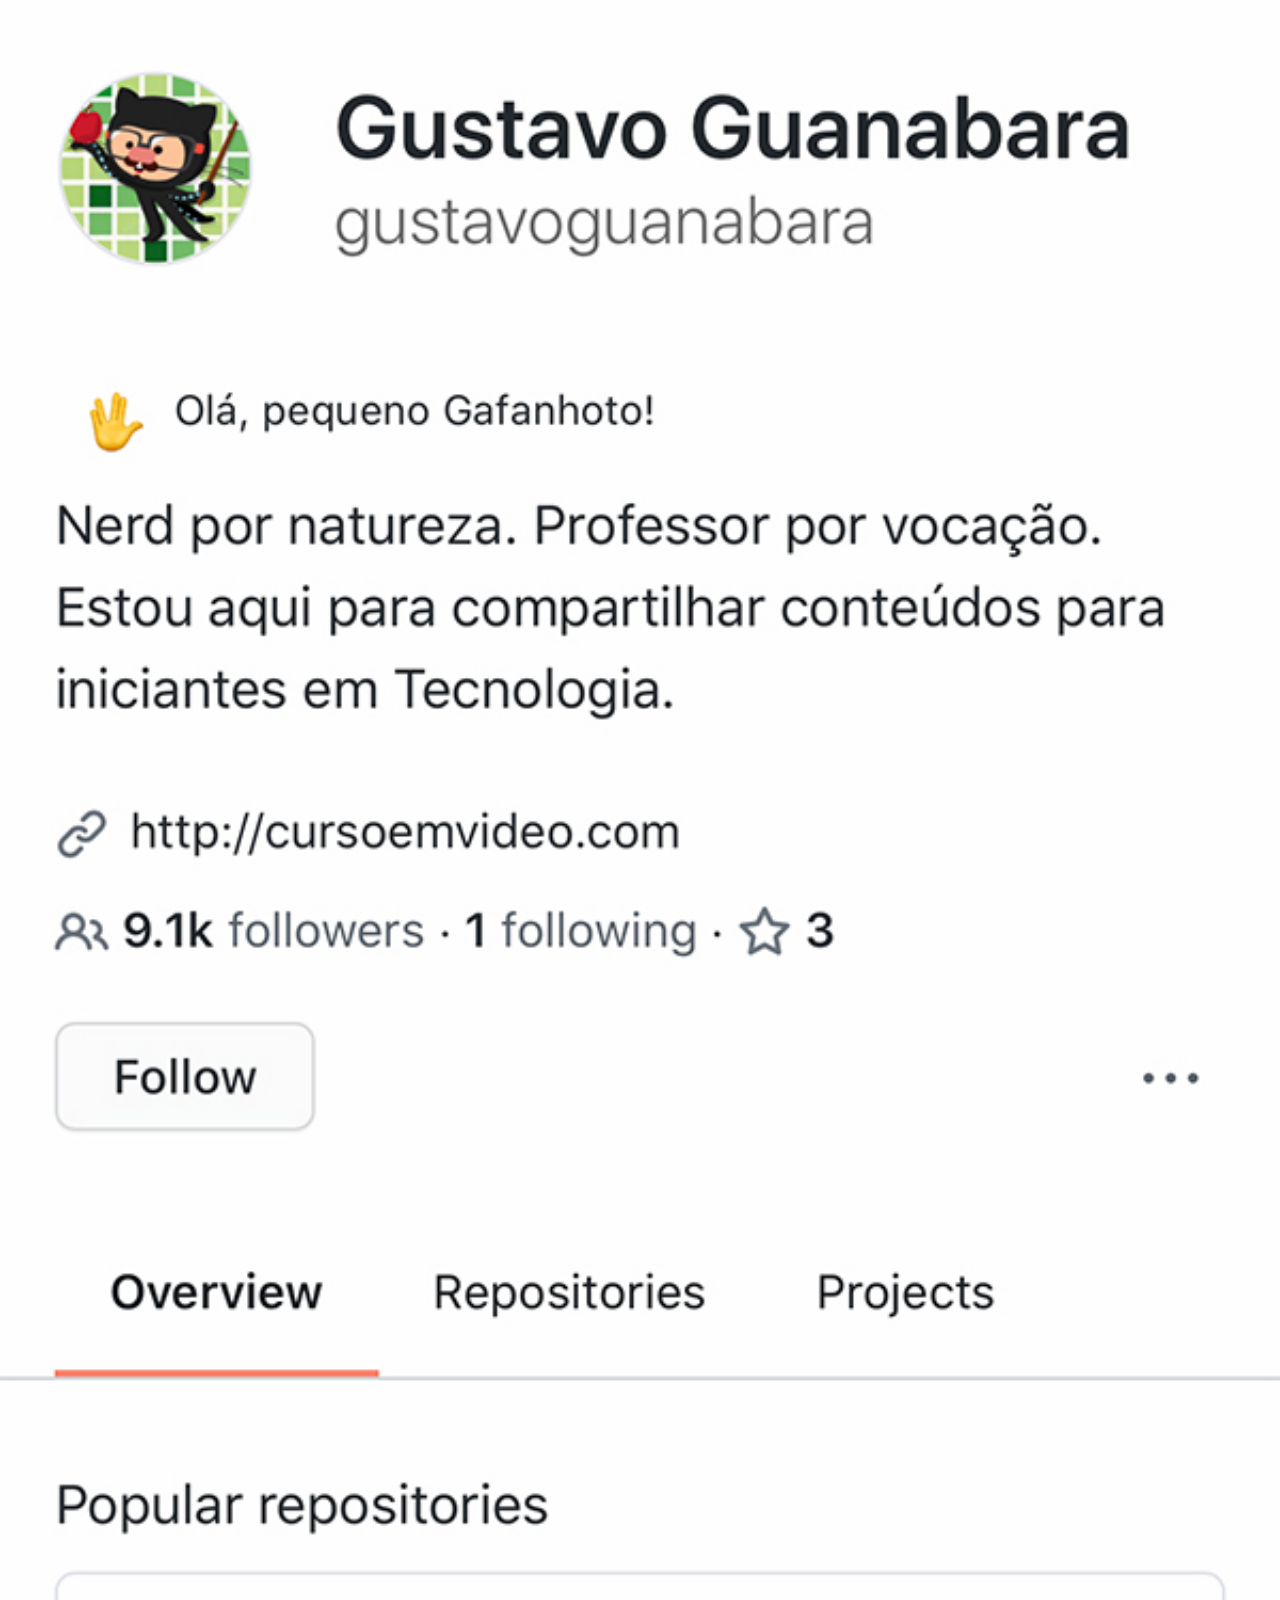
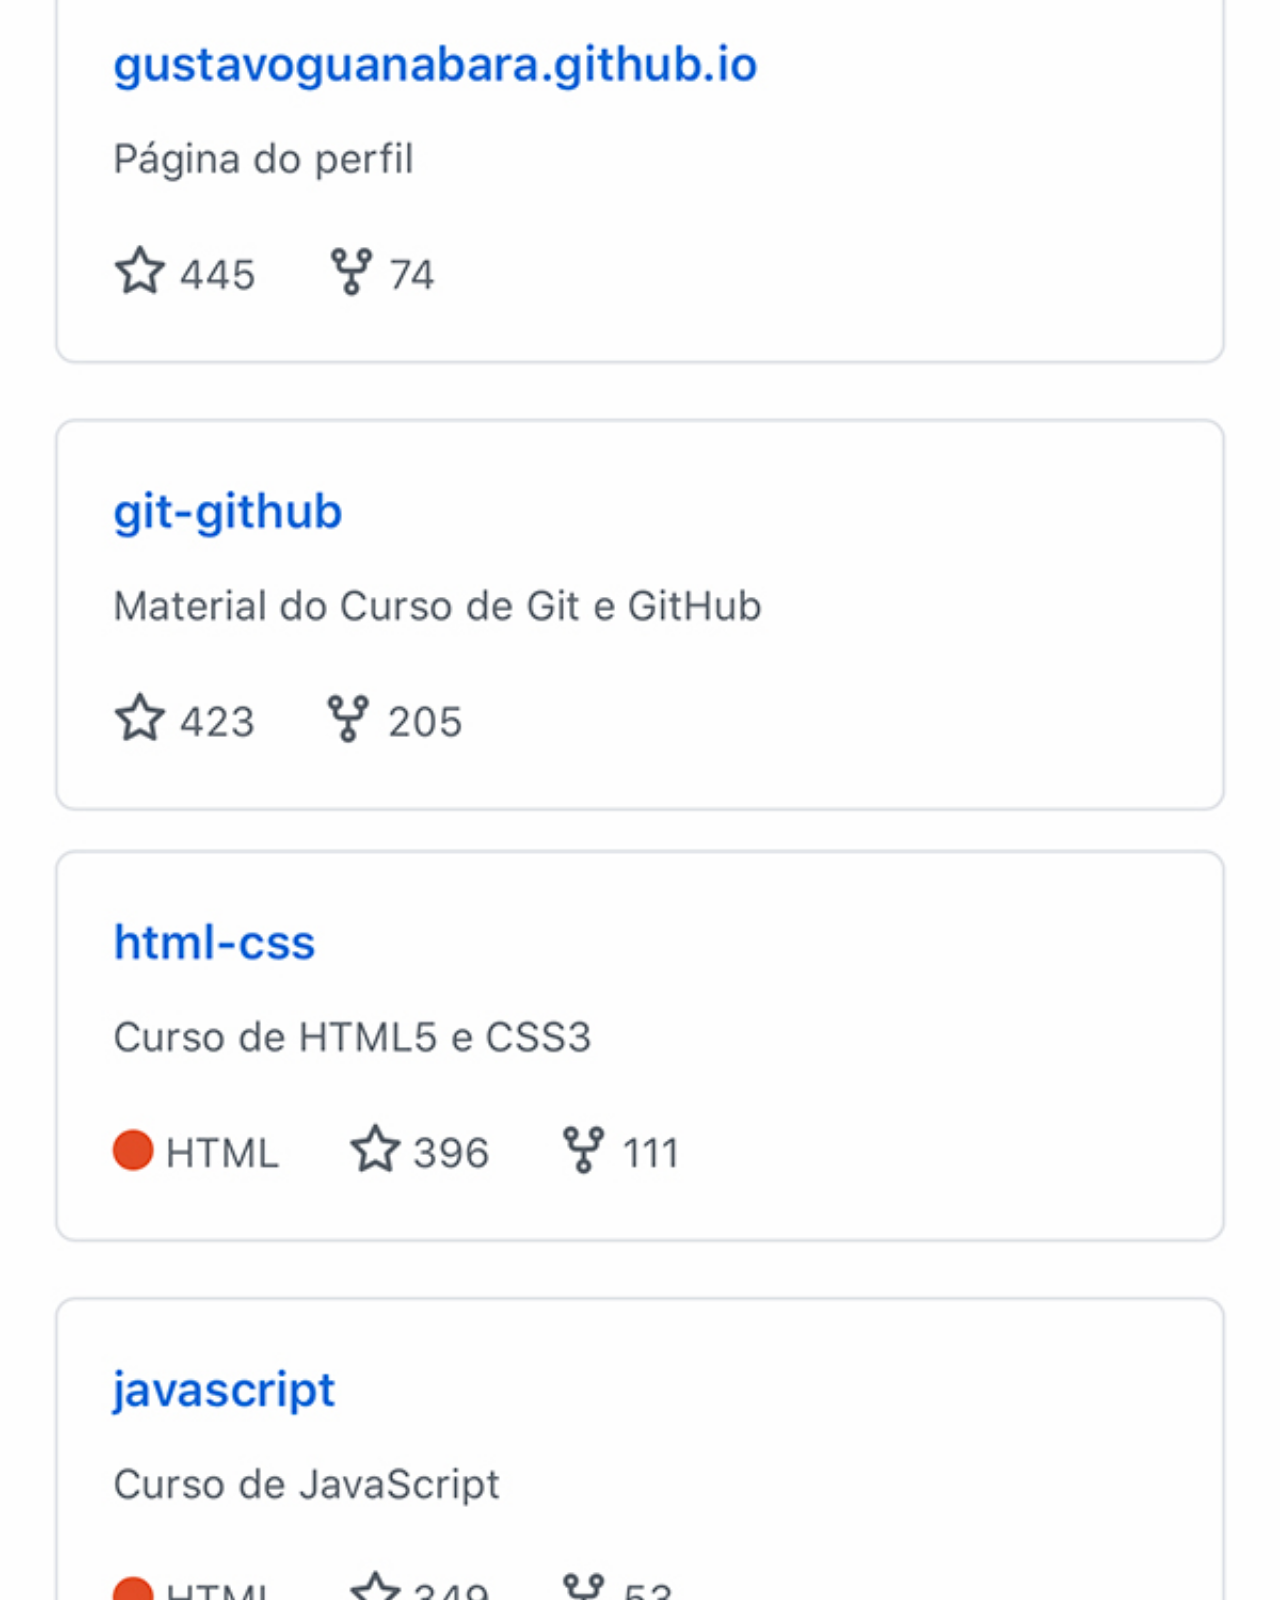
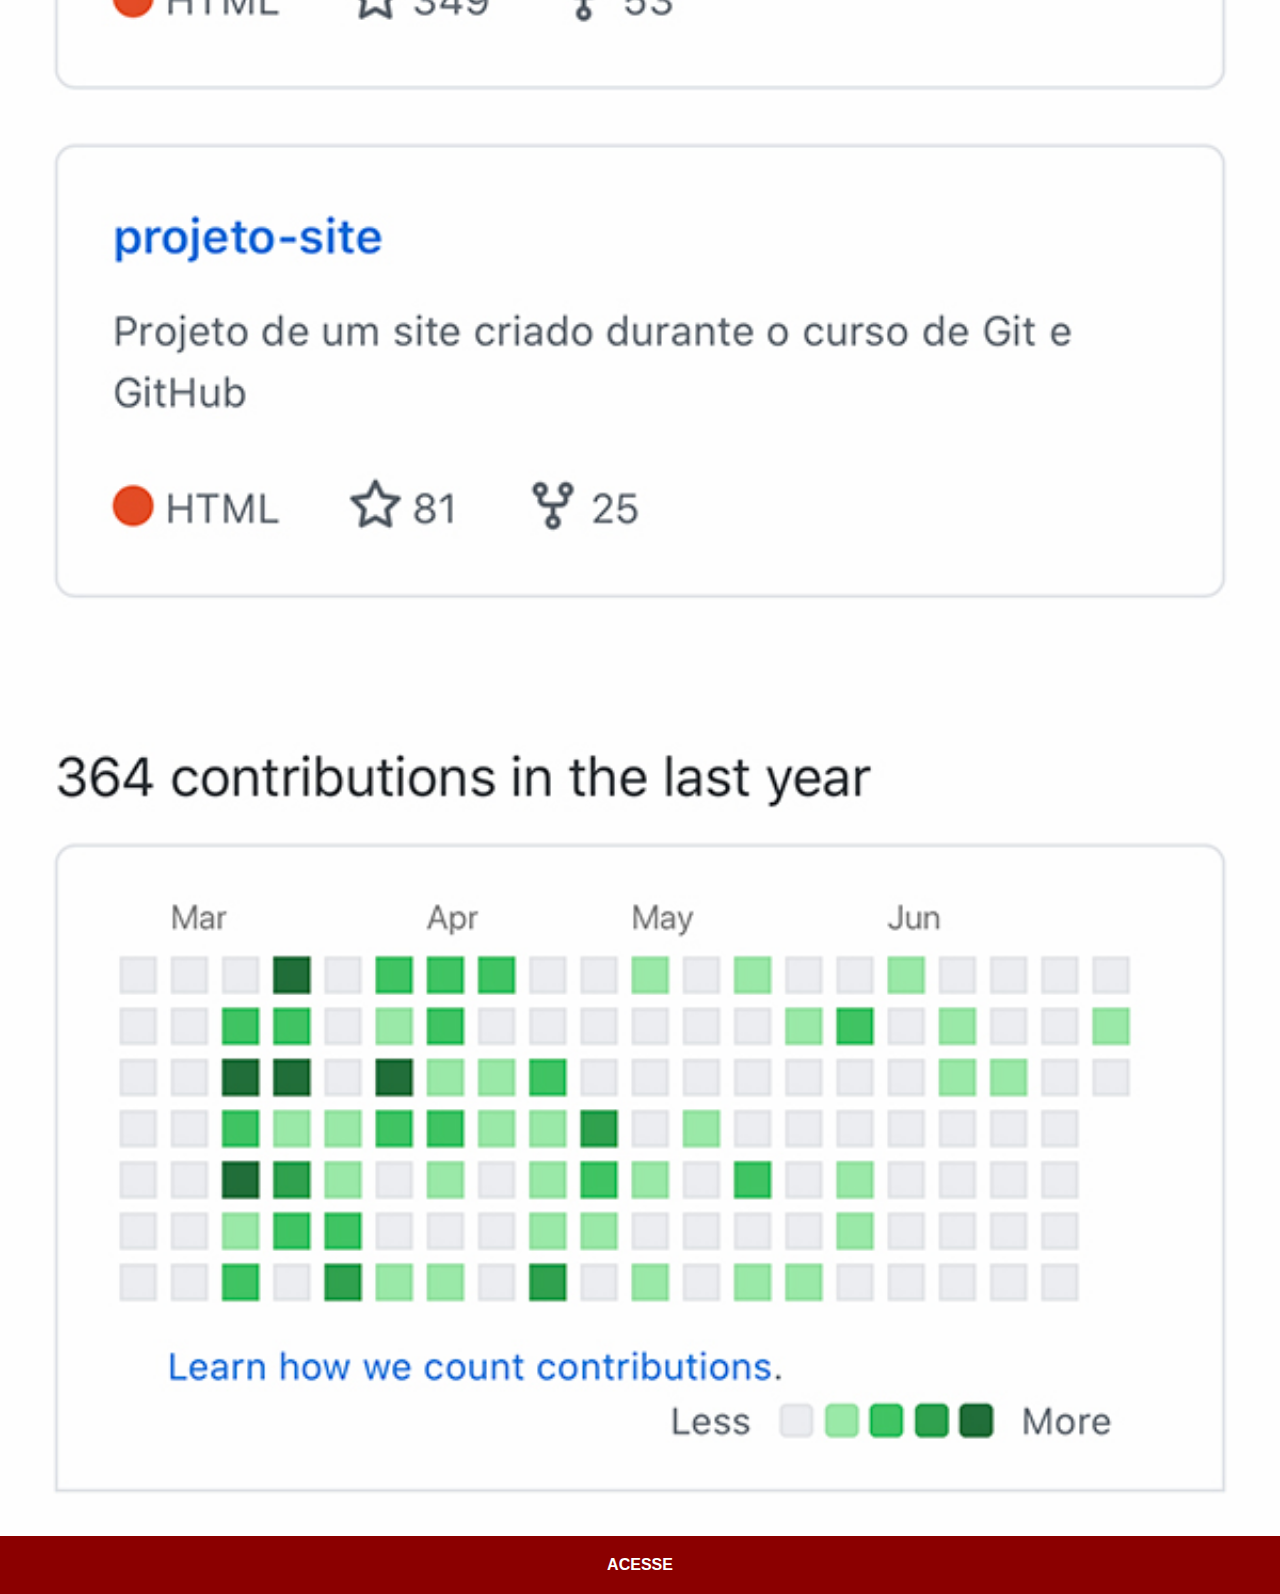
==== github.html @ 206dd97d "criando o projeto social" ====
<!DOCTYPE html>
<html lang="pt-br">
<head>
    <meta charset="UTF-8">
    <meta name="viewport" content="width=device-width, initial-scale=1.0">
    <title>Github</title>
    <link rel="stylesheet" href="estilos/social.css">
</head>
<body>
    <img src="imagens/tela-github.jpg" alt="github">
    <a href="https://github.com/gustavoguanabara" target="_blank">ACESSE</a>
</body>
</html>
---- estilos/social.css ----
@charset "UTF-8";

    *{
        margin: 0;
        padding: 0;
        font-family: Arial, Helvetica, sans-serif;
    }

    ::-webkit-scrollbar{
        width: 0px;
        height: 0px;
    }

    img{
        width: 100vw;
    }

    a{
        display: block;
        padding: 20px;
        background-color: darkred;
        color: white;
        font-weight: bolder;
        text-align: center;
        text-decoration: none;
    }
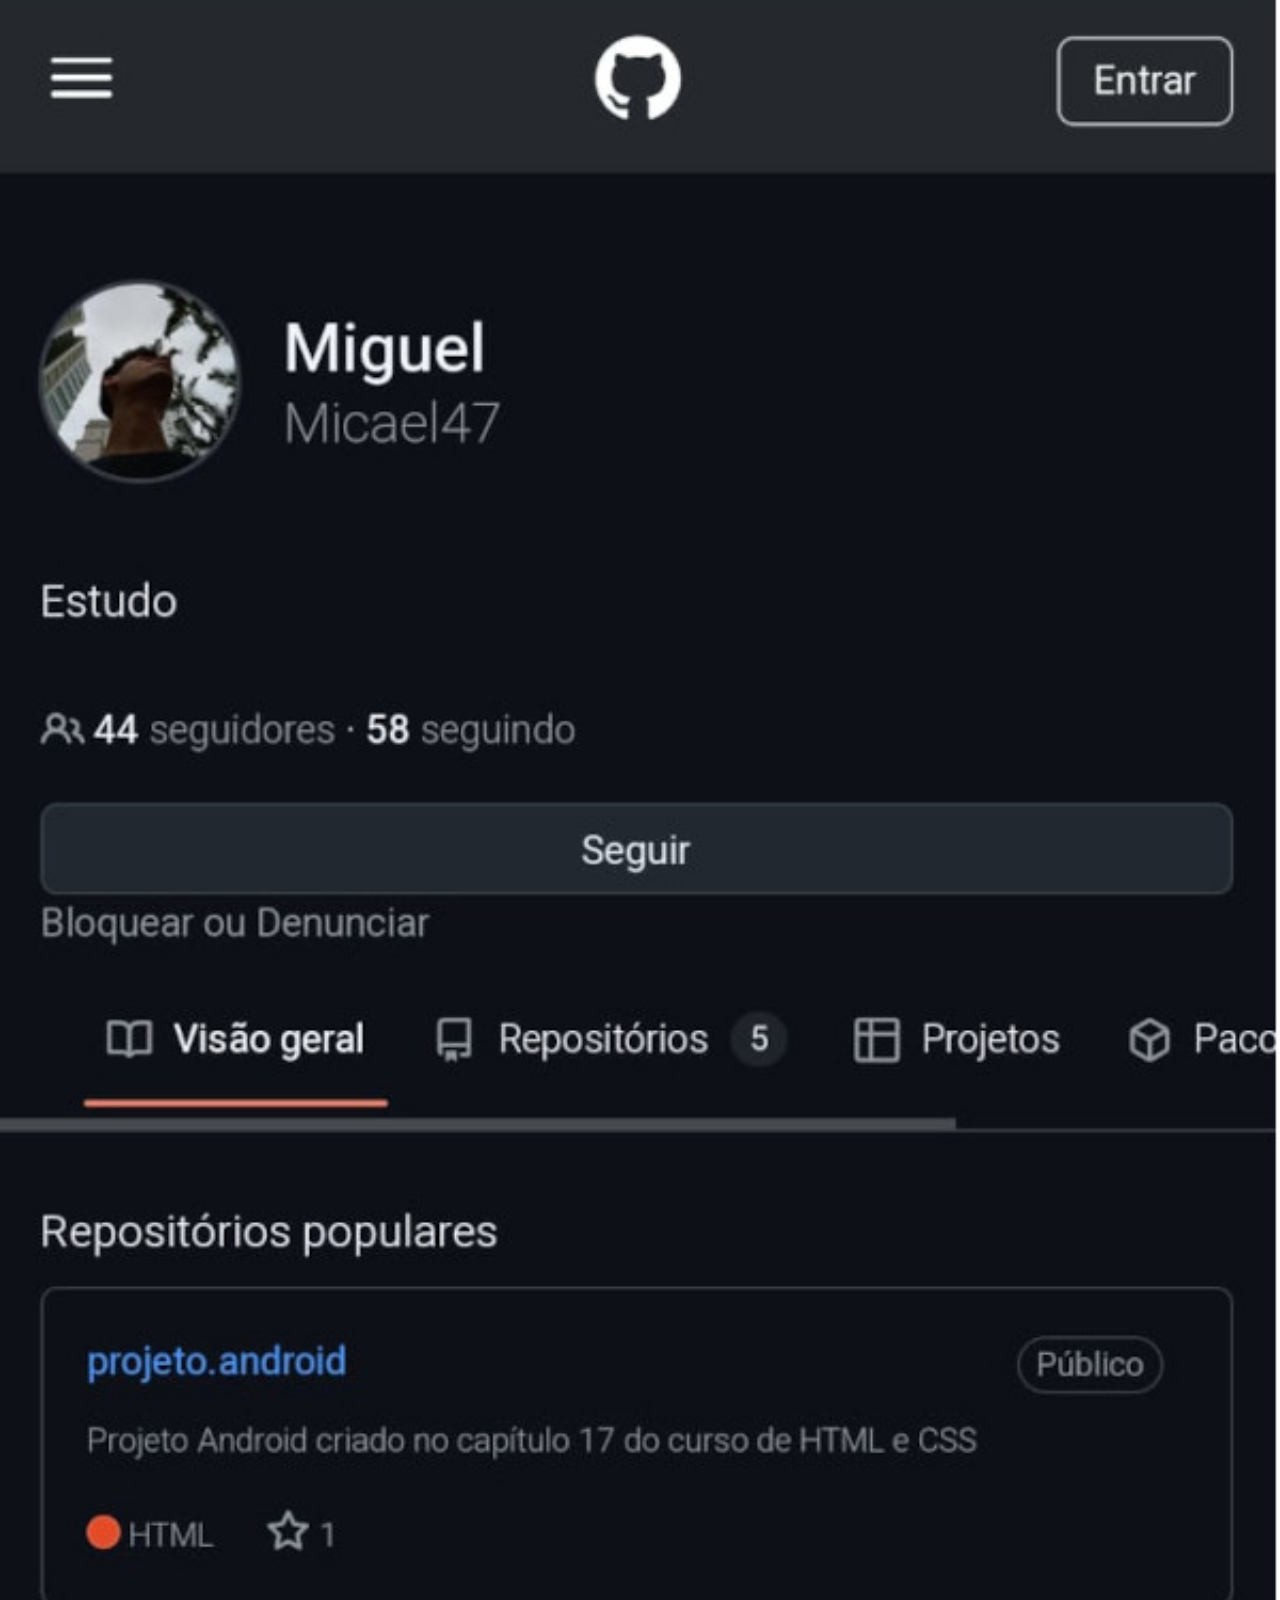
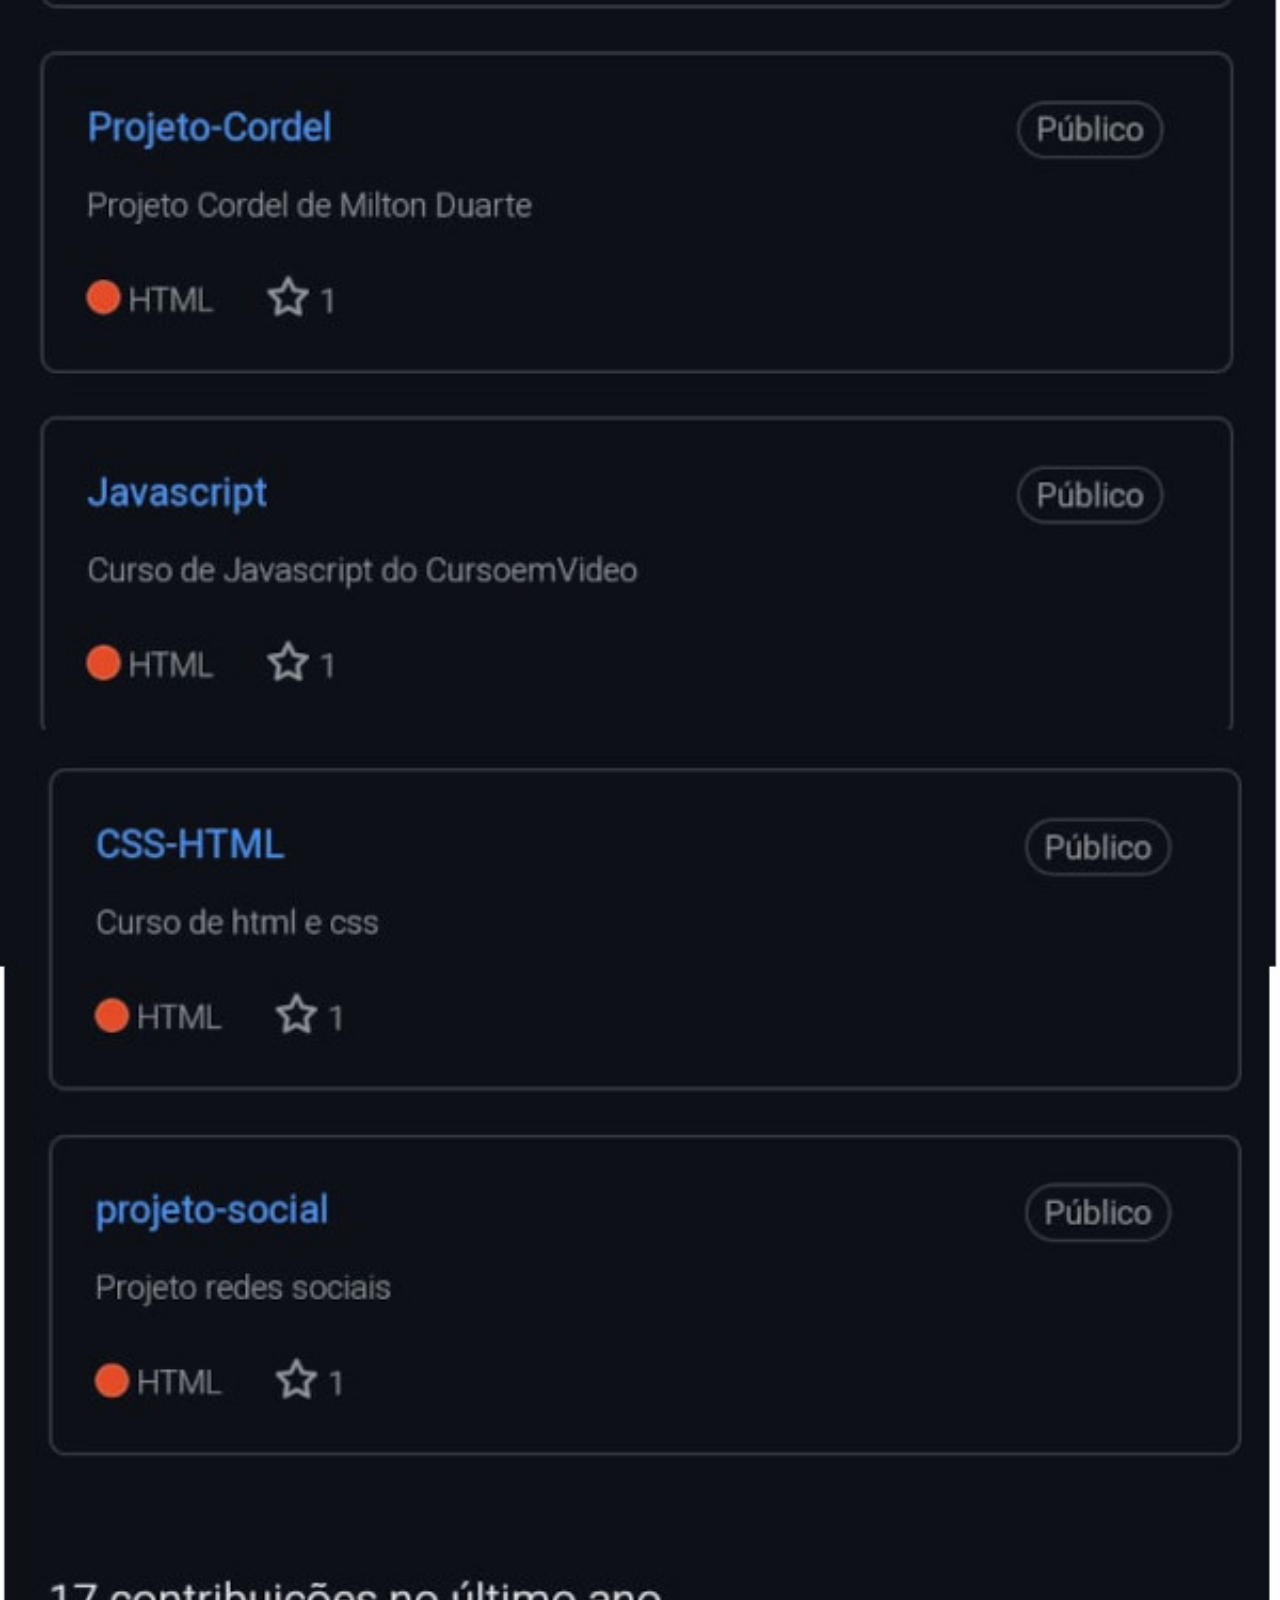
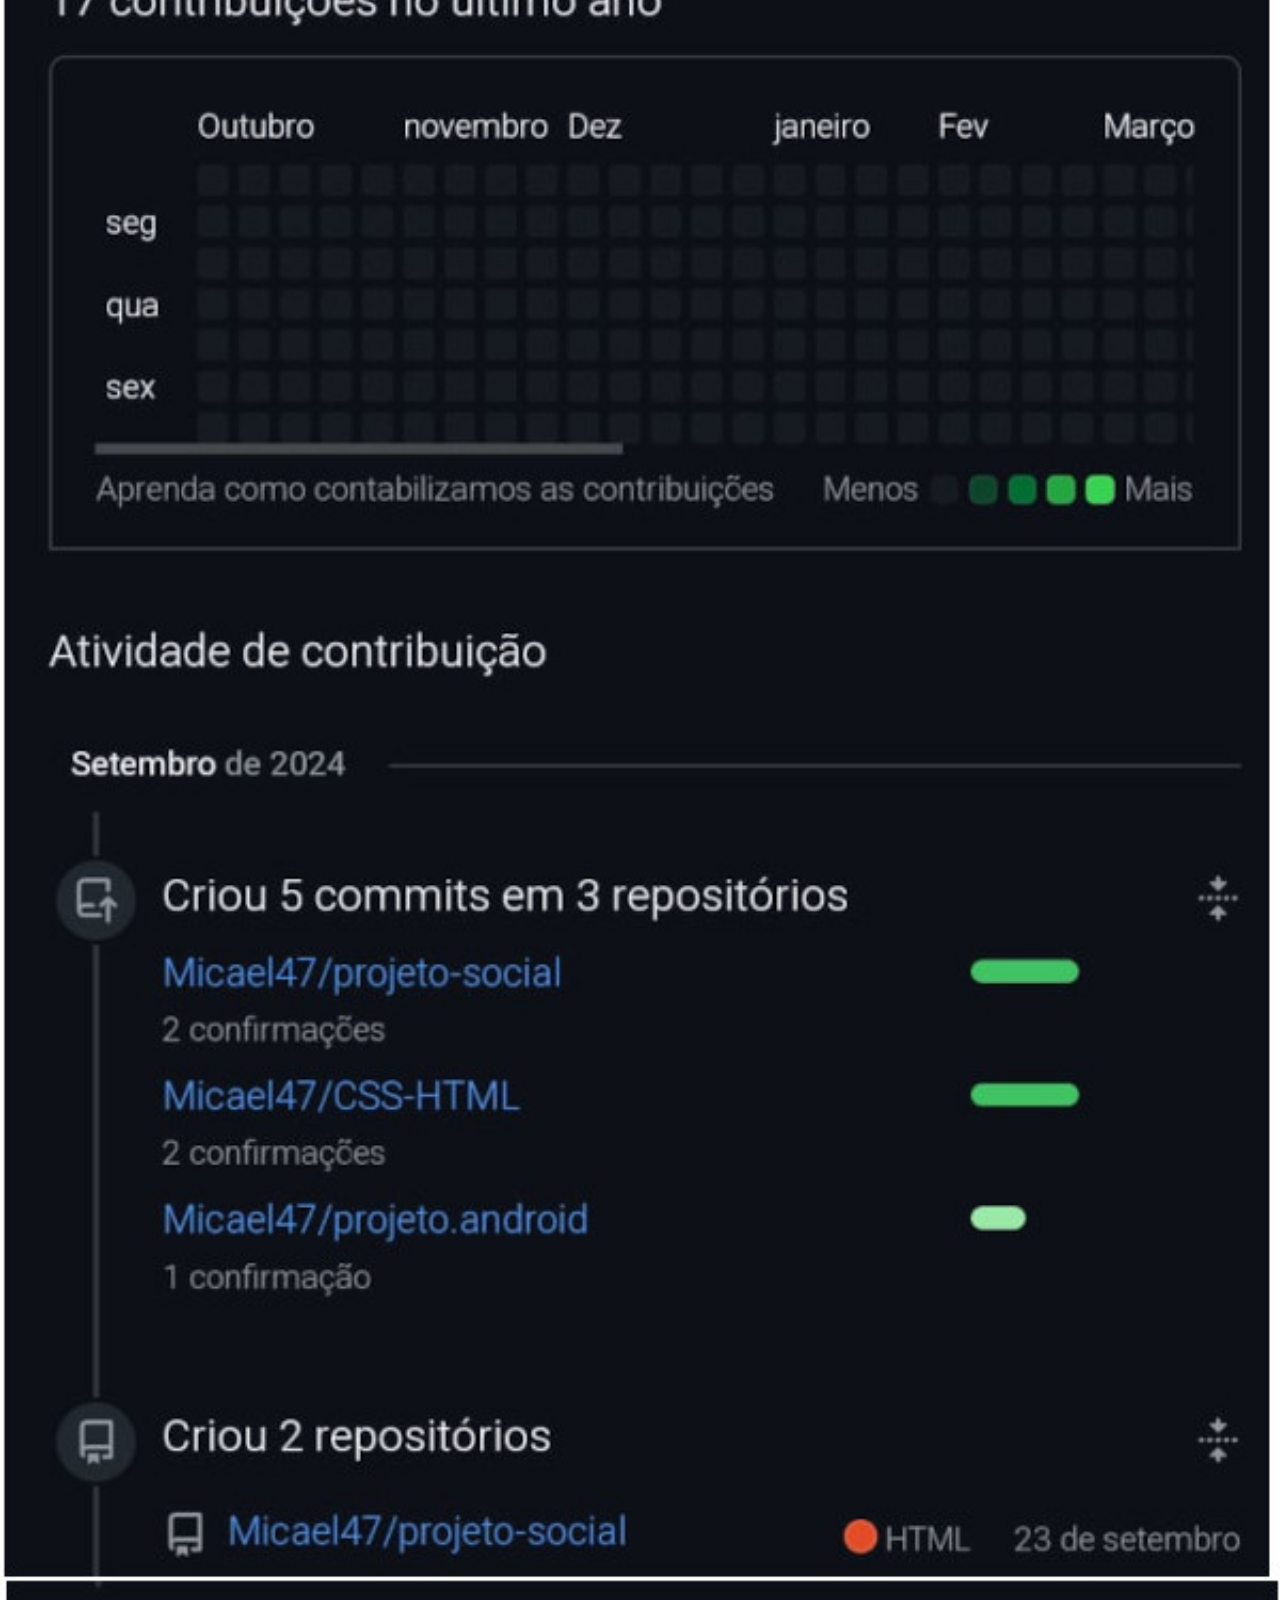
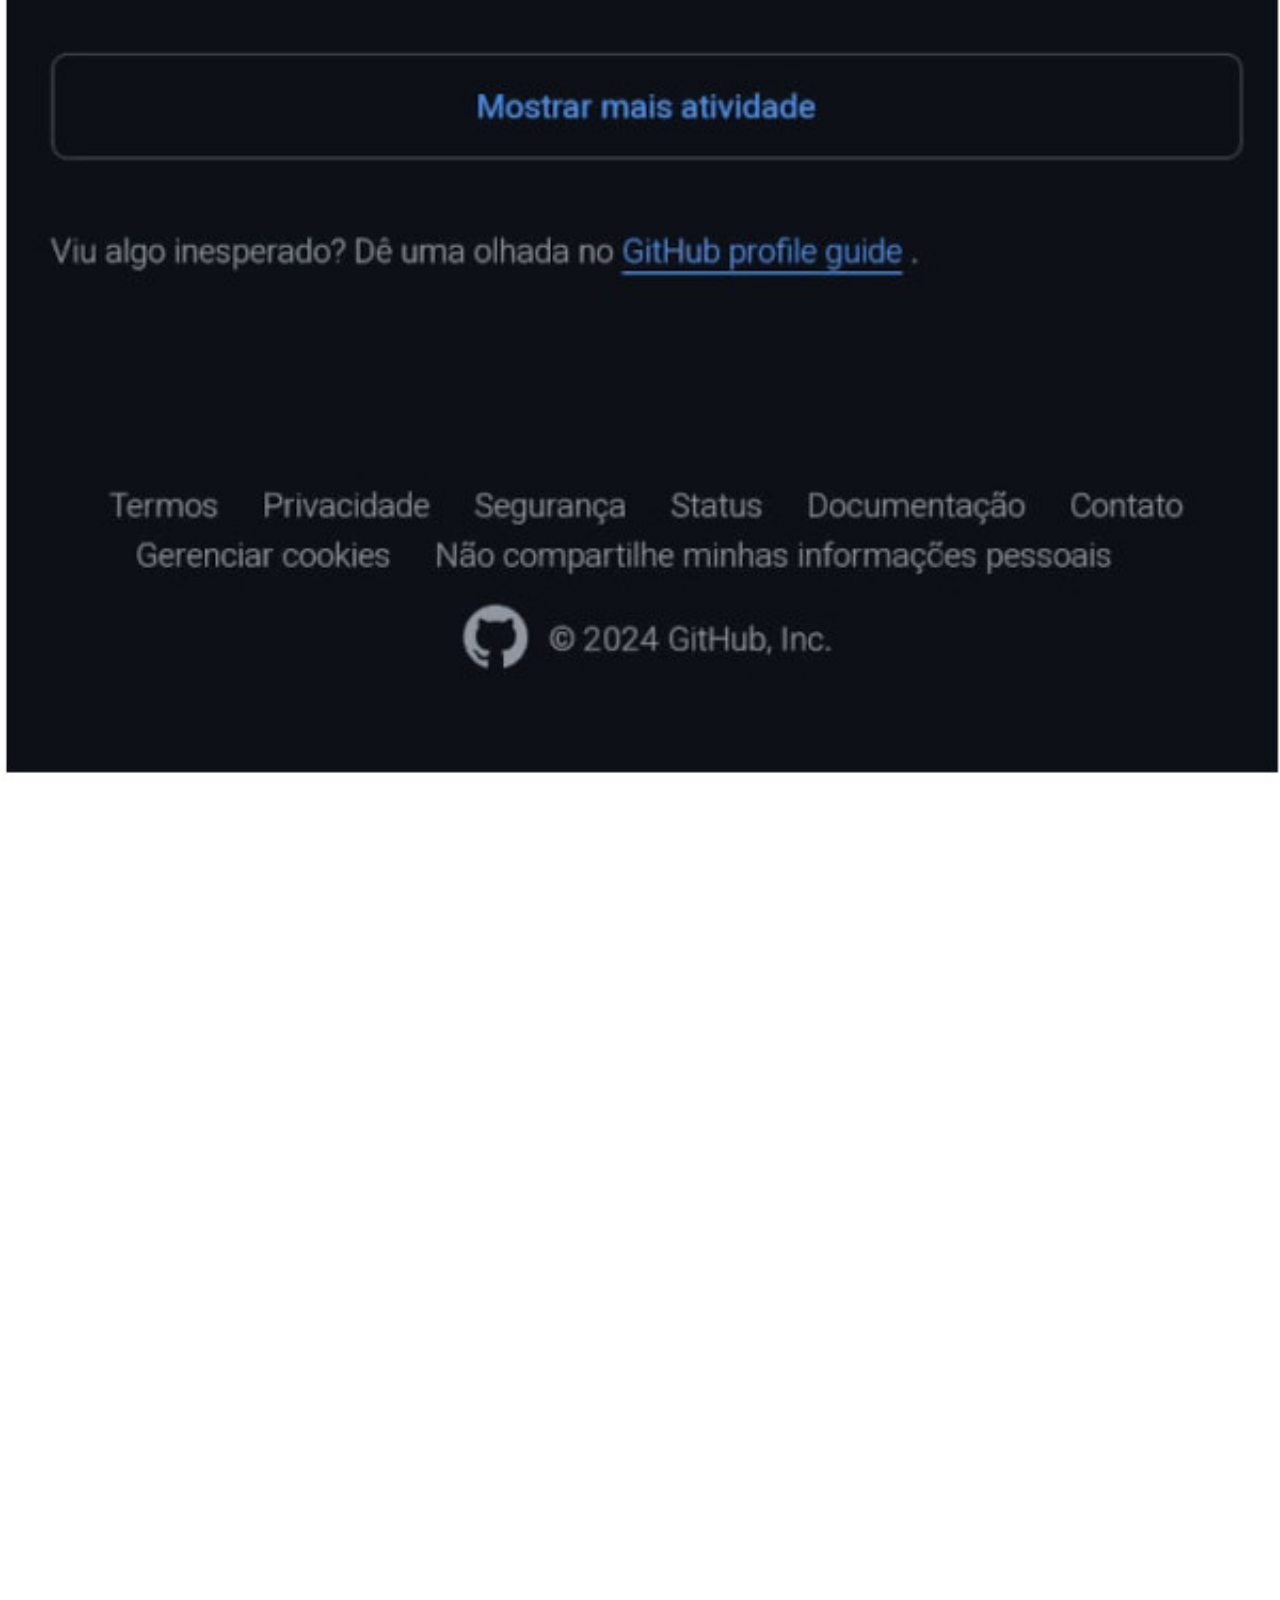
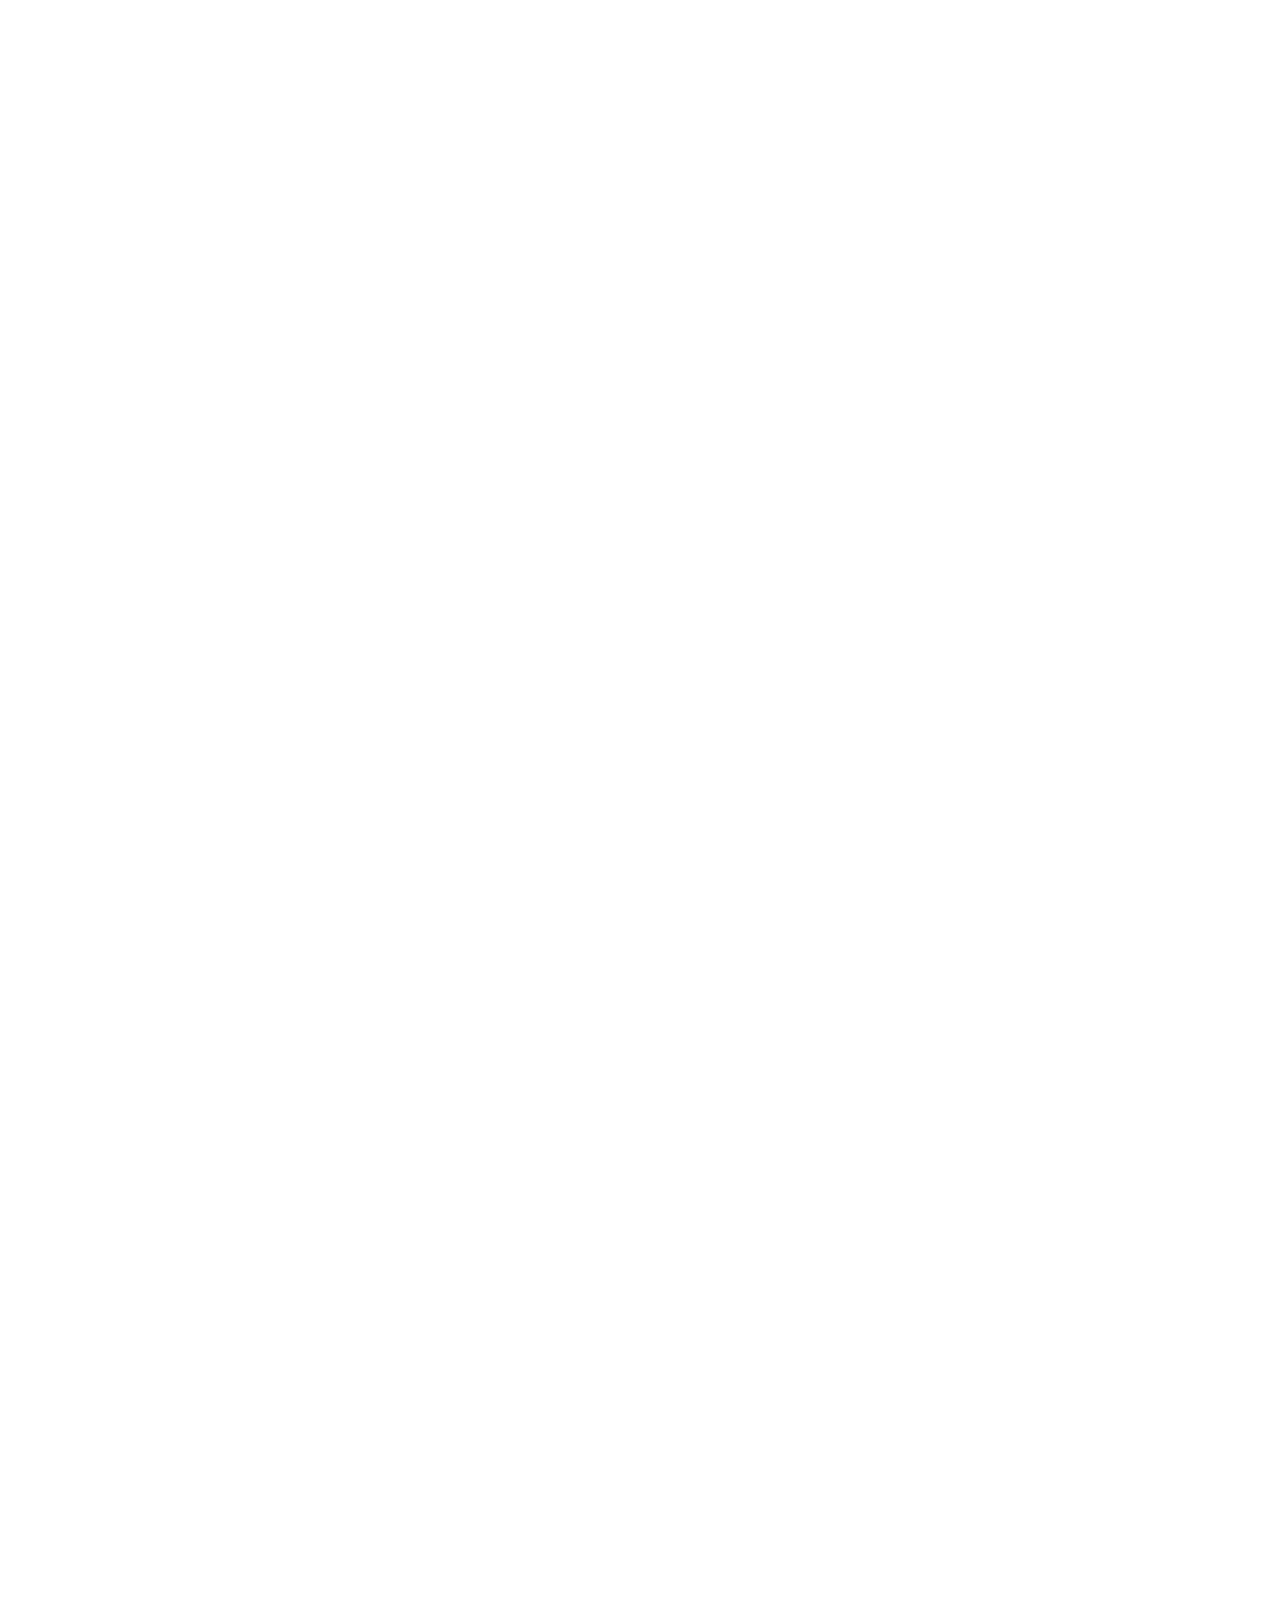
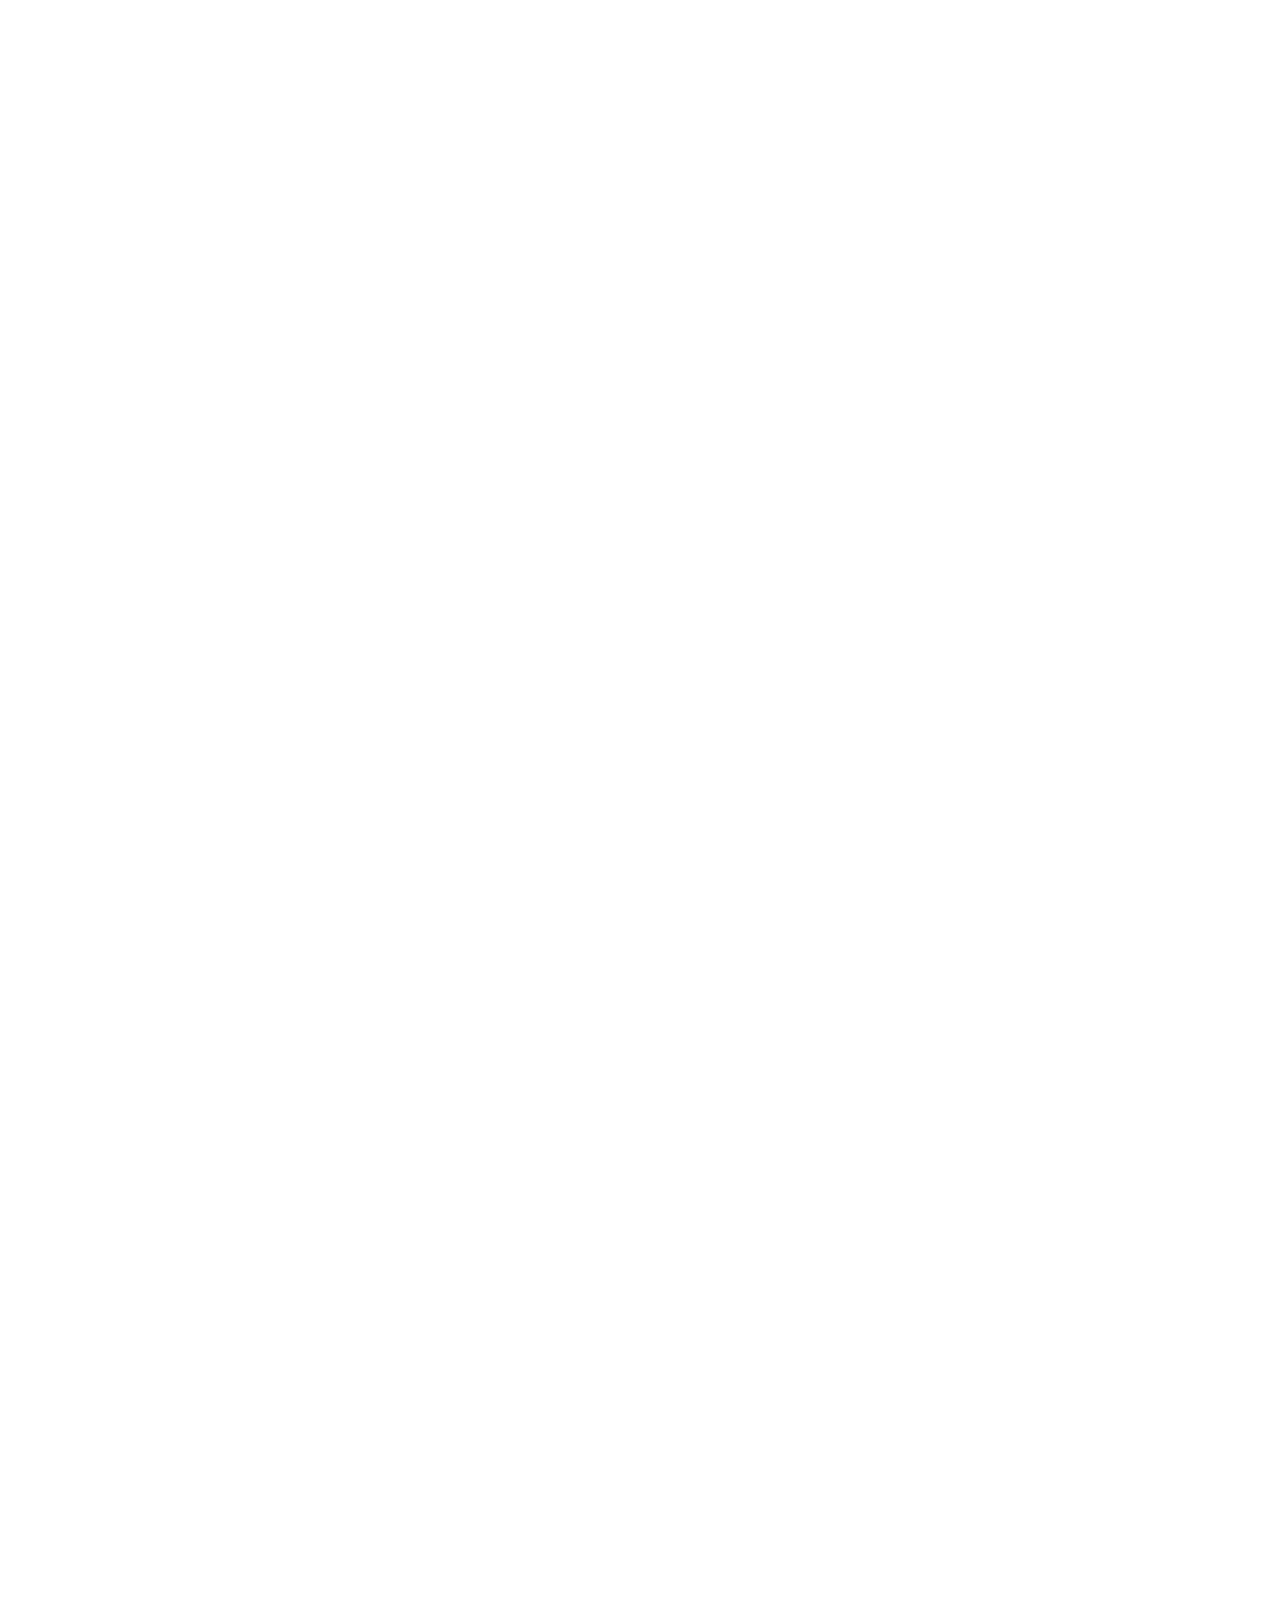
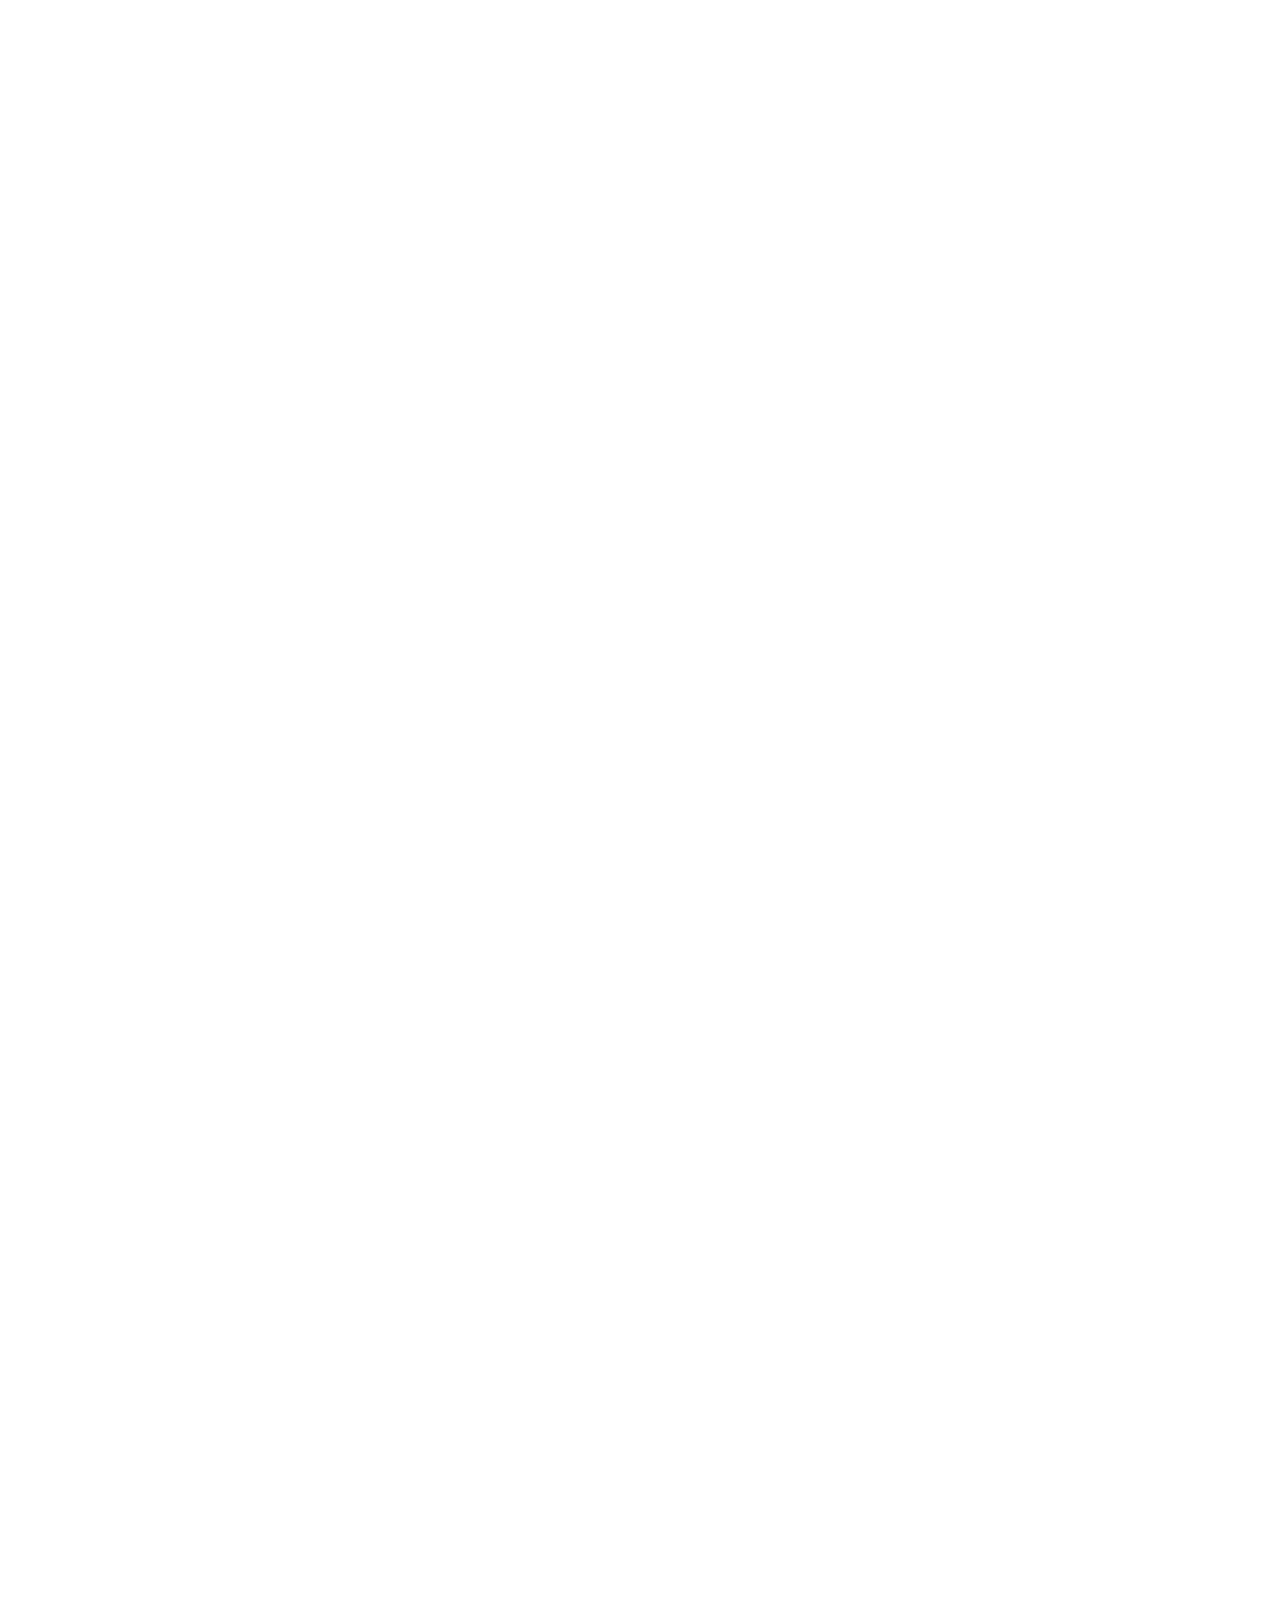
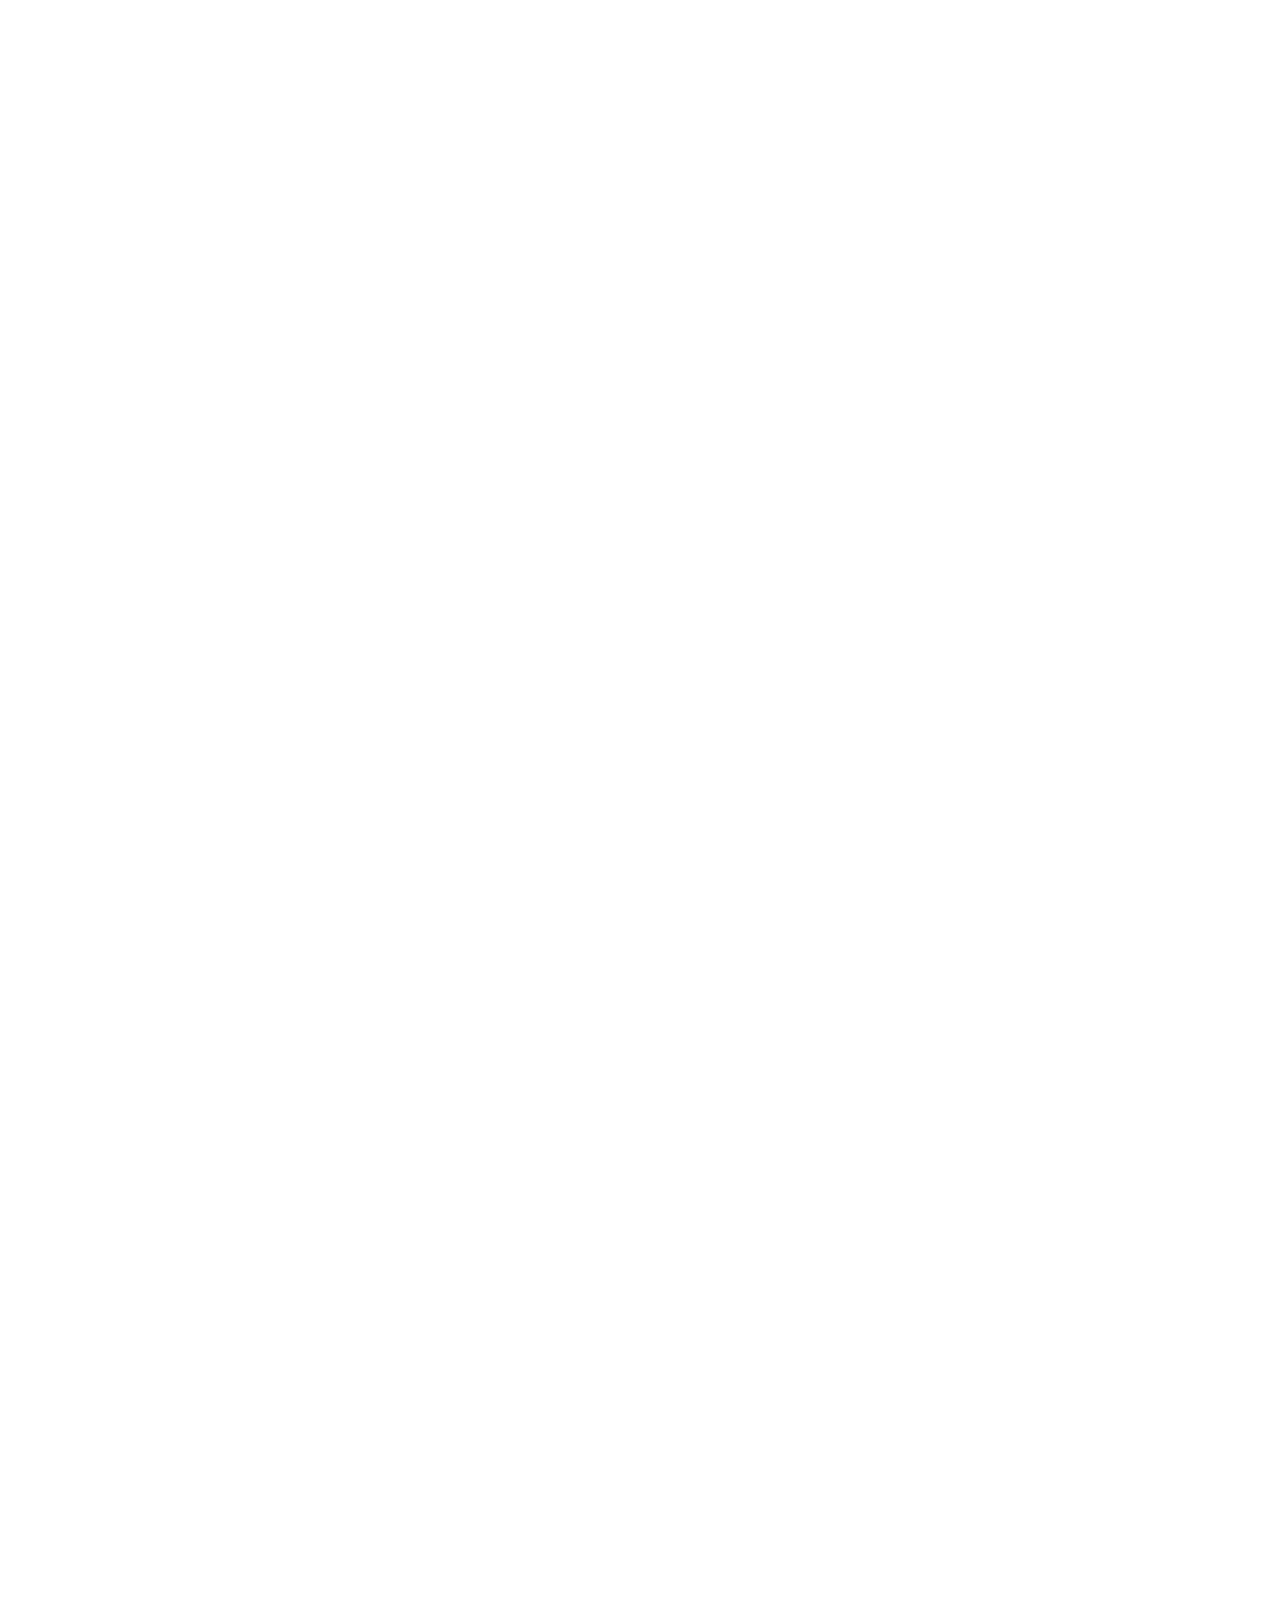
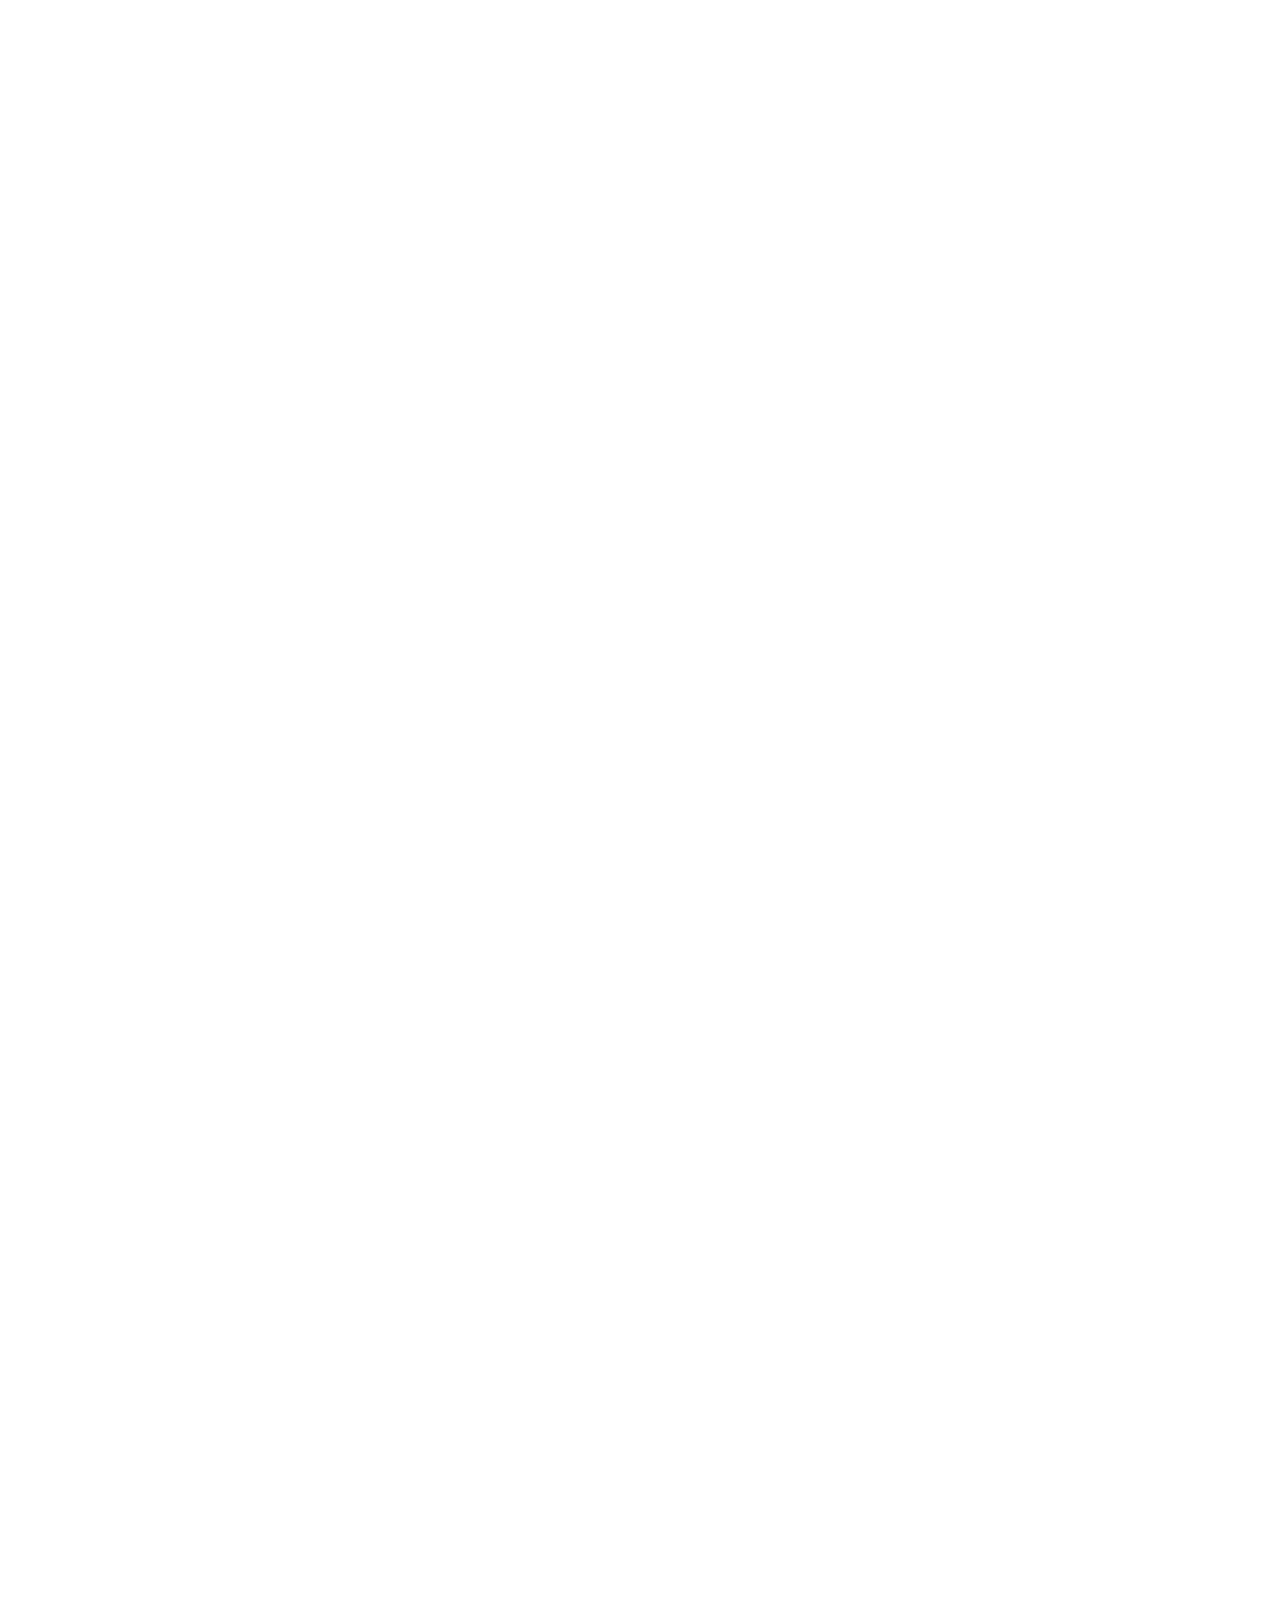
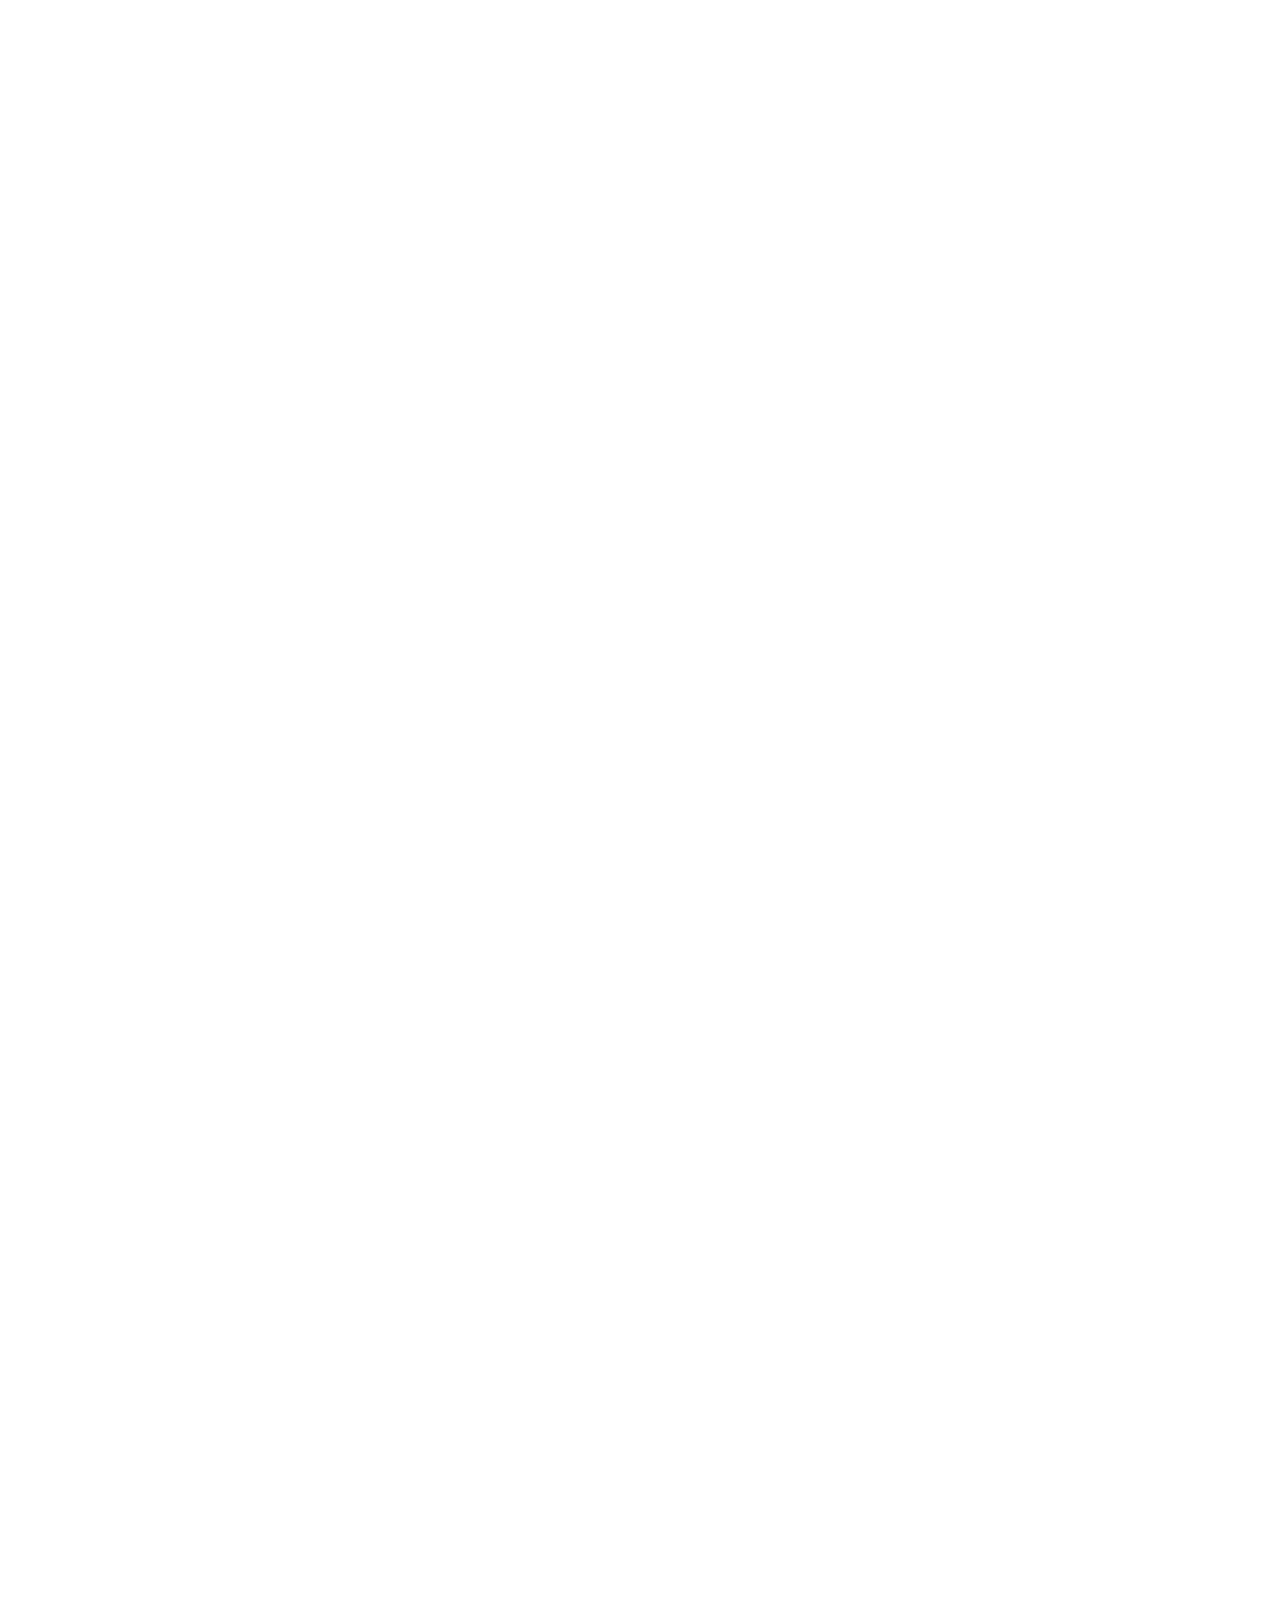
==== commit 67f5b5c7: "atualizando" ====
--- a/github.html
+++ b/github.html
@@ -7,7 +7,7 @@
     <link rel="stylesheet" href="estilos/social.css">
 </head>
 <body>
-    <img src="imagens/tela-github.jpg" alt="github">
+    <img src="imagens/tela-meu-github.jpg" alt="github">
     <a href="https://github.com/gustavoguanabara" target="_blank">ACESSE</a>
 </body>
 </html>